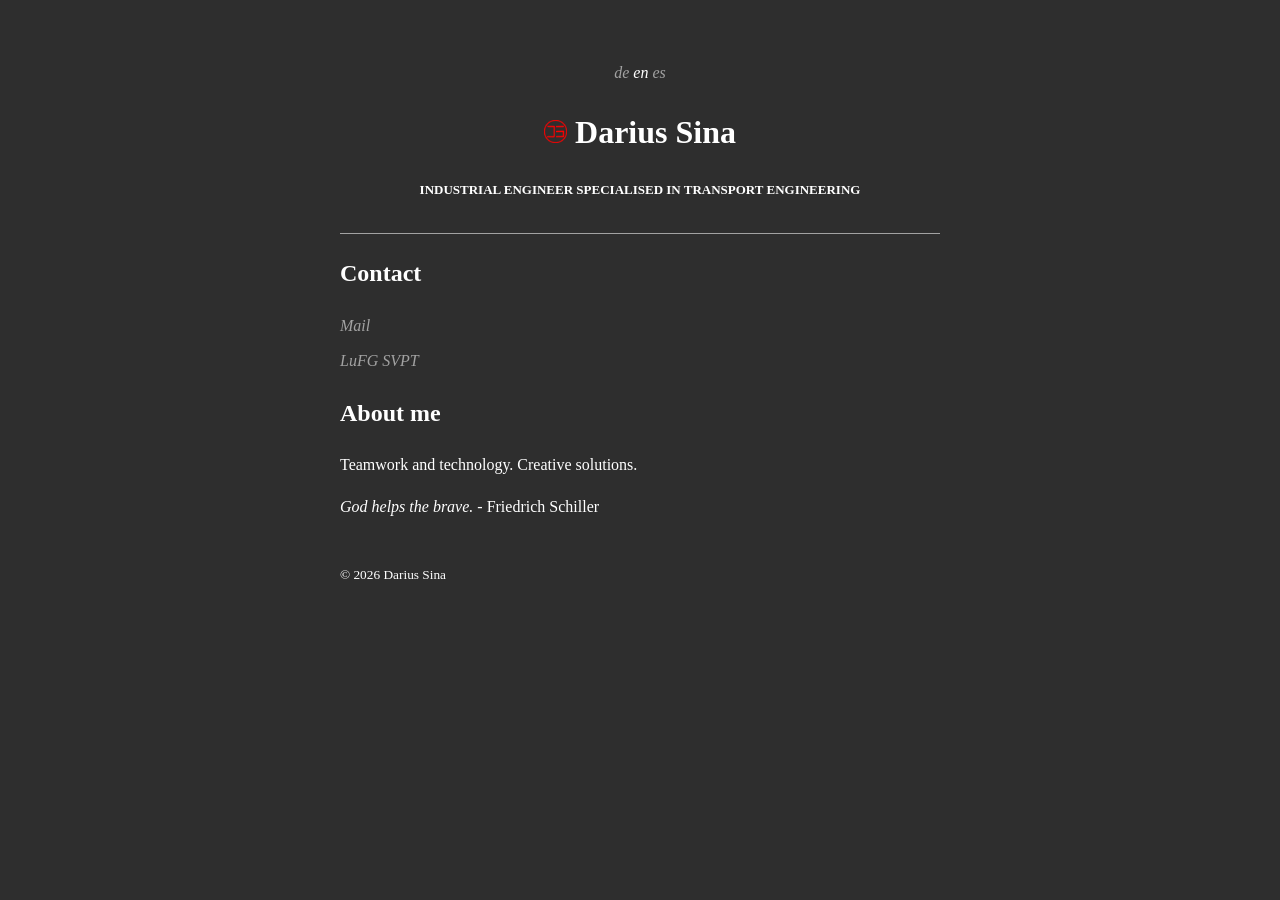
==== en/index.html @ d060bffa "Create index.html" ====
<!DOCTYPE html>
<html lang="de">
<head>
    <meta charset="UTF-8">
    <meta name="viewport" content="width=device-width, initial-scale=1.0">
    <title>Darius Sina</title>
    <link rel="icon" type="image/png" href="logo.png">
    <style>
        body { font-family: 'Avenir', serif; line-height: 1.6; max-width: 600px; margin: 40px auto; padding: 20px; color: #ffffff; background-color: #2e2e2e}
        header { text-align: center; border-bottom: 1px solid #a2a2a2; padding-bottom: 20px; font-weight: 900;}
        ul { list-style: none; padding: 0;}
        li { margin-bottom: 10px; font-size: normal;}
        a { color: #a2a2a2; text-decoration: none; font-size: normal;}
        .remark {font-size: small; color: #ffffff;}
        .subtitle {font-size: small;  text-transform: uppercase; color: #ffffff; letter-spacing: 15%;}
        .language-switch {text-align: center;}
        .language-switch a {color: #a2a2a2}
        .language-switch a.active {color: #ffffff;}
        .language-switch a:hover {text-decoration: underline;}
        .language-switch a.active {color: #ffffff; pointer-events: none;}
        .active {color: #626262;}
        a:hover {text-decoration: underline;}
        .logo {width: 23px; height: 23px; object-fit: cover;}
    </style>
</head>
<body>

    <nav class="language-switch">
        <a href="/" class="language-switch"><i>de</i></a>
        <a href="/en/" class="active"><i>en</i></a>
        <a href="/es/" class="language-switch"><i>es</i></a>
    </nav>

    <header>
        <h1><img class="logo" src="/logo.png">&nbsp;Darius Sina</h1>
        <p class="subtitle">Industrial Engineer specialised in Transport Engineering</p>
    </header>

    <main>
        <section>
            <h2>Contact</h2>
            <ul>
                <li><a class="mail" href="mailto:&#100;&#97;&#114;&#105;&#117;&#115;&#64;&#102;&#97;&#109;&#115;&#105;&#110;&#97;&#46;&#100;&#101;"><i>Mail</i></a>
                <li><a class="mail" href="https://svpt.uni-wuppertal.de/de/home/mitarbeiterinnen/studentische-wissenschaftliche-hilfskraefte/"><i>LuFG SVPT</i></a>       
            </ul>
        </section>

        

        <section>
            <h2>About me</h2>
            <p>Teamwork and technology. Creative solutions.</p>
            <p><i>God helps the brave.</i> - Friedrich Schiller</p>
        </section>
    </main>

    <br>

    <footer>
        <small>&copy; 2026 Darius Sina</small>
    </footer>

</body>
</html>
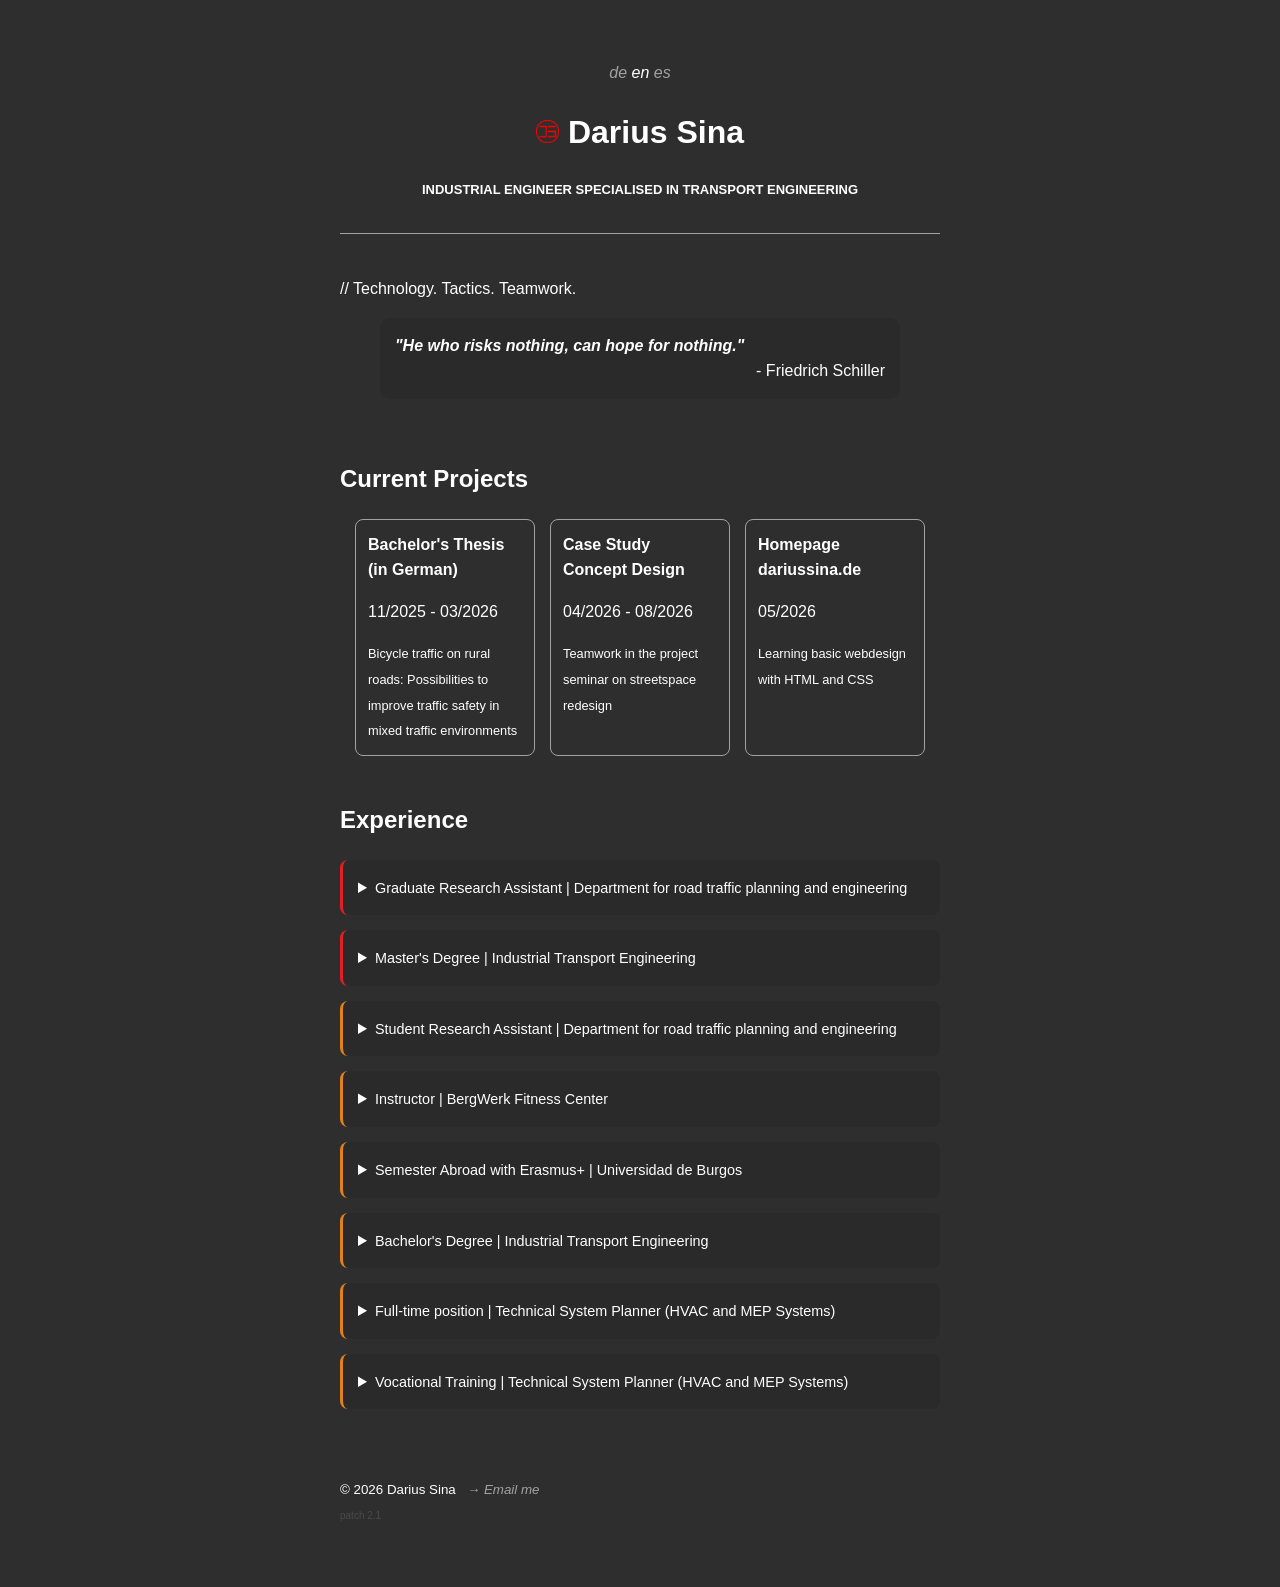
==== commit 406f96cd: "Update index.html" ====
--- a/en/index.html
+++ b/en/index.html
@@ -1,64 +1,146 @@
 <!DOCTYPE html>
-<html lang="de">
+<html lang="en">
 <head>
     <meta charset="UTF-8">
     <meta name="viewport" content="width=device-width, initial-scale=1.0">
     <title>Darius Sina</title>
-    <link rel="icon" type="image/png" href="logo.png">
-    <style>
-        body { font-family: 'Avenir', serif; line-height: 1.6; max-width: 600px; margin: 40px auto; padding: 20px; color: #ffffff; background-color: #2e2e2e}
-        header { text-align: center; border-bottom: 1px solid #a2a2a2; padding-bottom: 20px; font-weight: 900;}
-        ul { list-style: none; padding: 0;}
-        li { margin-bottom: 10px; font-size: normal;}
-        a { color: #a2a2a2; text-decoration: none; font-size: normal;}
-        .remark {font-size: small; color: #ffffff;}
-        .subtitle {font-size: small;  text-transform: uppercase; color: #ffffff; letter-spacing: 15%;}
-        .language-switch {text-align: center;}
-        .language-switch a {color: #a2a2a2}
-        .language-switch a.active {color: #ffffff;}
-        .language-switch a:hover {text-decoration: underline;}
-        .language-switch a.active {color: #ffffff; pointer-events: none;}
-        .active {color: #626262;}
-        a:hover {text-decoration: underline;}
-        .logo {width: 23px; height: 23px; object-fit: cover;}
-    </style>
+    <link rel="icon" type="image/png" href="/logo.png">
+    <link rel="stylesheet" href="/style.css">
 </head>
 <body>
-
     <nav class="language-switch">
         <a href="/" class="language-switch"><i>de</i></a>
         <a href="/en/" class="active"><i>en</i></a>
         <a href="/es/" class="language-switch"><i>es</i></a>
     </nav>
-
     <header>
         <h1><img class="logo" src="/logo.png">&nbsp;Darius Sina</h1>
         <p class="subtitle">Industrial Engineer specialised in Transport Engineering</p>
     </header>
-
     <main>
+        <br>
         <section>
-            <h2>Contact</h2>
-            <ul>
-                <li><a class="mail" href="mailto:&#100;&#97;&#114;&#105;&#117;&#115;&#64;&#102;&#97;&#109;&#115;&#105;&#110;&#97;&#46;&#100;&#101;"><i>Mail</i></a>
-                <li><a class="mail" href="https://svpt.uni-wuppertal.de/de/home/mitarbeiterinnen/studentische-wissenschaftliche-hilfskraefte/"><i>LuFG SVPT</i></a>       
-            </ul>
+            <p>// Technology. Tactics. Teamwork.</p>
+            <blockquote>
+                    <i><b>"He who risks nothing, can hope for nothing."</b></i>
+                    <span class="autor">- Friedrich Schiller</span>
+            </blockquote>
         </section>
-
-        
-
+        <br>
         <section>
-            <h2>About me</h2>
-            <p>Teamwork and technology. Creative solutions.</p>
-            <p><i>God helps the brave.</i> - Friedrich Schiller</p>
+            <h2>Current Projects</h2>
+            <span class="grid_container">
+                <article class="card">
+                    <div class="card-content">
+                        <b>Bachelor's Thesis (in German)</b>
+                        <p>11/2025 - 03/2026</p>
+                        <span class="description">Bicycle traffic on rural roads: Possibilities to improve traffic safety in mixed traffic environments</span>
+                    </div>
+                </article>
+                <article class="card">
+                    <div class="card-content">
+                        <b>Case Study Concept Design</b>
+                        <p>04/2026 - 08/2026</p>
+                        <span class="description">Teamwork in the project seminar on streetspace redesign</span>
+                    </div>
+                </article>
+                <article class="card">
+                    <div class="card-content">
+                        <b>Homepage dariussina.de</b>
+                        <p>05/2026</p>
+                        <span class="description">Learning basic webdesign with HTML and CSS</span>
+                    </div>
+                </article>
+            </span>
+        </section>
+        <br>
+        <section>
+            <h2>Experience</h2>
+            <details class="block_ongoing">
+                <summary>
+                    <span>Graduate Research Assistant | Department for road traffic planning and engineering</span><br>
+                </summary>
+                <div class="sub">
+                    <span class="part"><i>Participation in research and teaching projects in the field of road transport infrastructure and traffic safety.</i></span><br><br>
+                    <span>@ University of Wuppertal<br> since 04/2026 </span>
+                    <span class="ongoing">•</span><br>
+                    <a href="https://svpt.uni-wuppertal.de/en/team/studentische-wissenschaftliche-hilfskraefte/"><i>→ svpt.uni-wuppertal.de/en</i></a>
+                </div>
+            </details>
+            <details class="block_ongoing">
+                <summary>
+                    <span>Master's Degree | Industrial Transport Engineering</span><br>
+                </summary>
+                <div class="sub">
+                    <span class="part"><i>A combination of the fields of transportation, logistics, business and the environment.</i></span><br><br>
+                    <span>@ University of Wuppertal <br> since 04/2026 </span>
+                    <span class="ongoing">•</span><br>
+                    <a href="https://www.uni-wuppertal.de/de/studium/studiengaenge/detail/msc-verkehrswirtschaftsingenieurwesen-ein-fach-studiengaenge"><i>→ uni-wuppertal.de</i></a>
+                </div>
+            </details>
+            <details class="block">
+                <summary>
+                    <span>Student Research Assistant | Department for road traffic planning and engineering</span><br>
+                </summary>
+                <div class="sub">
+                    <span>@ University of Wuppertal <br> 10/2024 - 03/2026</span><br>
+                    <a href="https://svpt.uni-wuppertal.de/en/team/studentische-wissenschaftliche-hilfskraefte/"><i>→ svpt.uni-wuppertal.de/en</i></a>
+                </div>
+            </details>
+            <details class="block">
+                <summary>
+                    <span>Instructor | BergWerk Fitness Center</span><br>
+                </summary>
+                <div class="sub">
+                    <span>@ University of Wuppertal <br> 10/2023 - 08/2025</span><br>
+                    <a href="https://unisport.uni-wuppertal.de/de/fitnesszentrum/"><i>→ unisport.uni-wuppertal.de</i></a>
+                </div>
+            </details>
+            <details class="block">
+                <summary>
+                    <span>Semester Abroad with Erasmus+ | Universidad de Burgos</span><br>
+                </summary>
+                <div class="sub">
+                    <span>@ Burgos, Spanien <br> 02/2023 - 06/2023</span><br>
+                    <a href="https://www.ubu.es"><i>→ ubu.es</i></a>
+                </div>
+            </details>
+            <details class="block">
+                <summary>
+                    <span>Bachelor's Degree | Industrial Transport Engineering</span><br>
+                </summary>
+                <div class="sub">
+                    <span>@ University of Wuppertal <br> 09/2021 - 03/2026</span><br>
+                    <a href="https://www.uni-wuppertal.de/de/studium/studiengaenge/detail/msc-verkehrswirtschaftsingenieurwesen-ein-fach-studiengaenge"><i>→ uni-wuppertal.de</i></a>
+                </div>
+            </details>
+            <details class="block">
+                <summary>
+                    <span>Full-time position | Technical System Planner (HVAC and MEP Systems)</span><br>
+                </summary>
+                <div class="sub">
+                    <span>@ CAD-Agentur Lehmann, Langenfeld <br> 02/2021 - 08/2021</span><br>
+                    <a href="https://www.cadagentur.de"><i>→ cadagentur.de</i></a>
+                </div>
+            </details>
+            <details class="block">
+                <summary>
+                    <span>Vocational Training | Technical System Planner (HVAC and MEP Systems)</span><br>
+                </summary>
+                <div class="sub">
+                    <span>@ CAD-Agentur Lehmann, Langenfeld <br> 08/2018 - 01/2021</span><br>
+                    <a href="https://www.cadagentur.de"><i>→ cadagentur.de</i></a>
+                </div>
+            </details>
         </section>
     </main>
-
-    <br>
-
+    <br><br>
     <footer>
-        <small>&copy; 2026 Darius Sina</small>
+        <small>&copy; 2026 Darius Sina &nbsp;
+            <a class="mail" href="mailto:&#100;&#97;&#114;&#105;&#117;&#115;&#64;&#102;&#97;&#109;&#115;&#105;&#110;&#97;&#46;&#100;&#101;"><i>→ Email me&nbsp;</i></a>
+            <!-- | <a class="mail" href=""><i>→ LinkedIn</i></a> -->
+            <br><span class="version">patch 2.1</span>
+        </small>
     </footer>
-
 </body>
 </html>
--- a/style.css
+++ b/style.css
@@ -0,0 +1,31 @@
+body { font-family: 'Avenir', 'Nunito', sans-serif; line-height: 1.6; max-width: 600px; margin: 40px auto; padding: 20px; color: #ffffff; background-color: #2e2e2e}
+header { text-align: center; border-bottom: 1px solid #a2a2a2; padding-bottom: 20px; font-weight: 900;}
+ul { list-style: none; padding: 0;}
+li { margin-bottom: 10px; font-size: normal;}
+a { color: #a2a2a2; text-decoration: none; font-size: normal;}
+.remark {font-size: small; color: #ffffff;}
+.subtitle {font-size: small;  text-transform: uppercase; color: #ffffff; letter-spacing: 15%;}
+.language-switch {text-align: center;}
+.language-switch a {color: #a2a2a2}
+.language-switch a.active {color: #ffffff;}
+.language-switch a:hover {text-decoration: underline;}
+.language-switch a.active {color: #ffffff; pointer-events: none;}
+.active {color: #ffffff;}
+a:hover {text-decoration: underline; color: #d5d5d5;}
+.logo {width: 23px; height: 23px; object-fit: cover;}
+.sub {border-radius: 0px; margin-bottom: 0px; margin-top: 15px; margin-left: 30px;}
+.block_ongoing {background-color: #2a2a2a; padding: 15px; border-radius: 8px; margin-bottom: 15px; border-left: 3px solid #e31e24;}
+.block_ongoing:hover {background-color: #3a3a3a;}
+.block_ongoing span {font-size: 0.9em; /* color: #ff575d; */}
+.block {background-color: #2a2a2a; padding: 15px; border-radius: 8px; margin-bottom: 15px; border-left: 3px solid #e3801e;}
+.block:hover {background-color: #3a3a3a;}
+.block span {font-size: 0.9em; /* color: #888; */}
+.ongoing {color: #e31e24;}
+blockquote {background-color: #2a2a2a; padding: 15px; border-radius: 10px; color: #ffffff;}
+.autor {text-align: right; display: block;}
+.grid_container {display: grid; gap: 15px; margin-left: 15px; margin-right: 15px; grid-template-columns: repeat(auto-fit, minmax(100px, 1fr));}
+.card  {border: 1px solid #a2a2a2; border-radius: 8px; display: flex; flex-direction: column;}
+.card-content {padding: 12px;}
+.description {font-size: 0.8em; hyphens: auto;}
+.part {text-align: justify; hyphens: auto; text-align-last: center;}
+.version {font-size: x-small; color: #4a4a4a;}
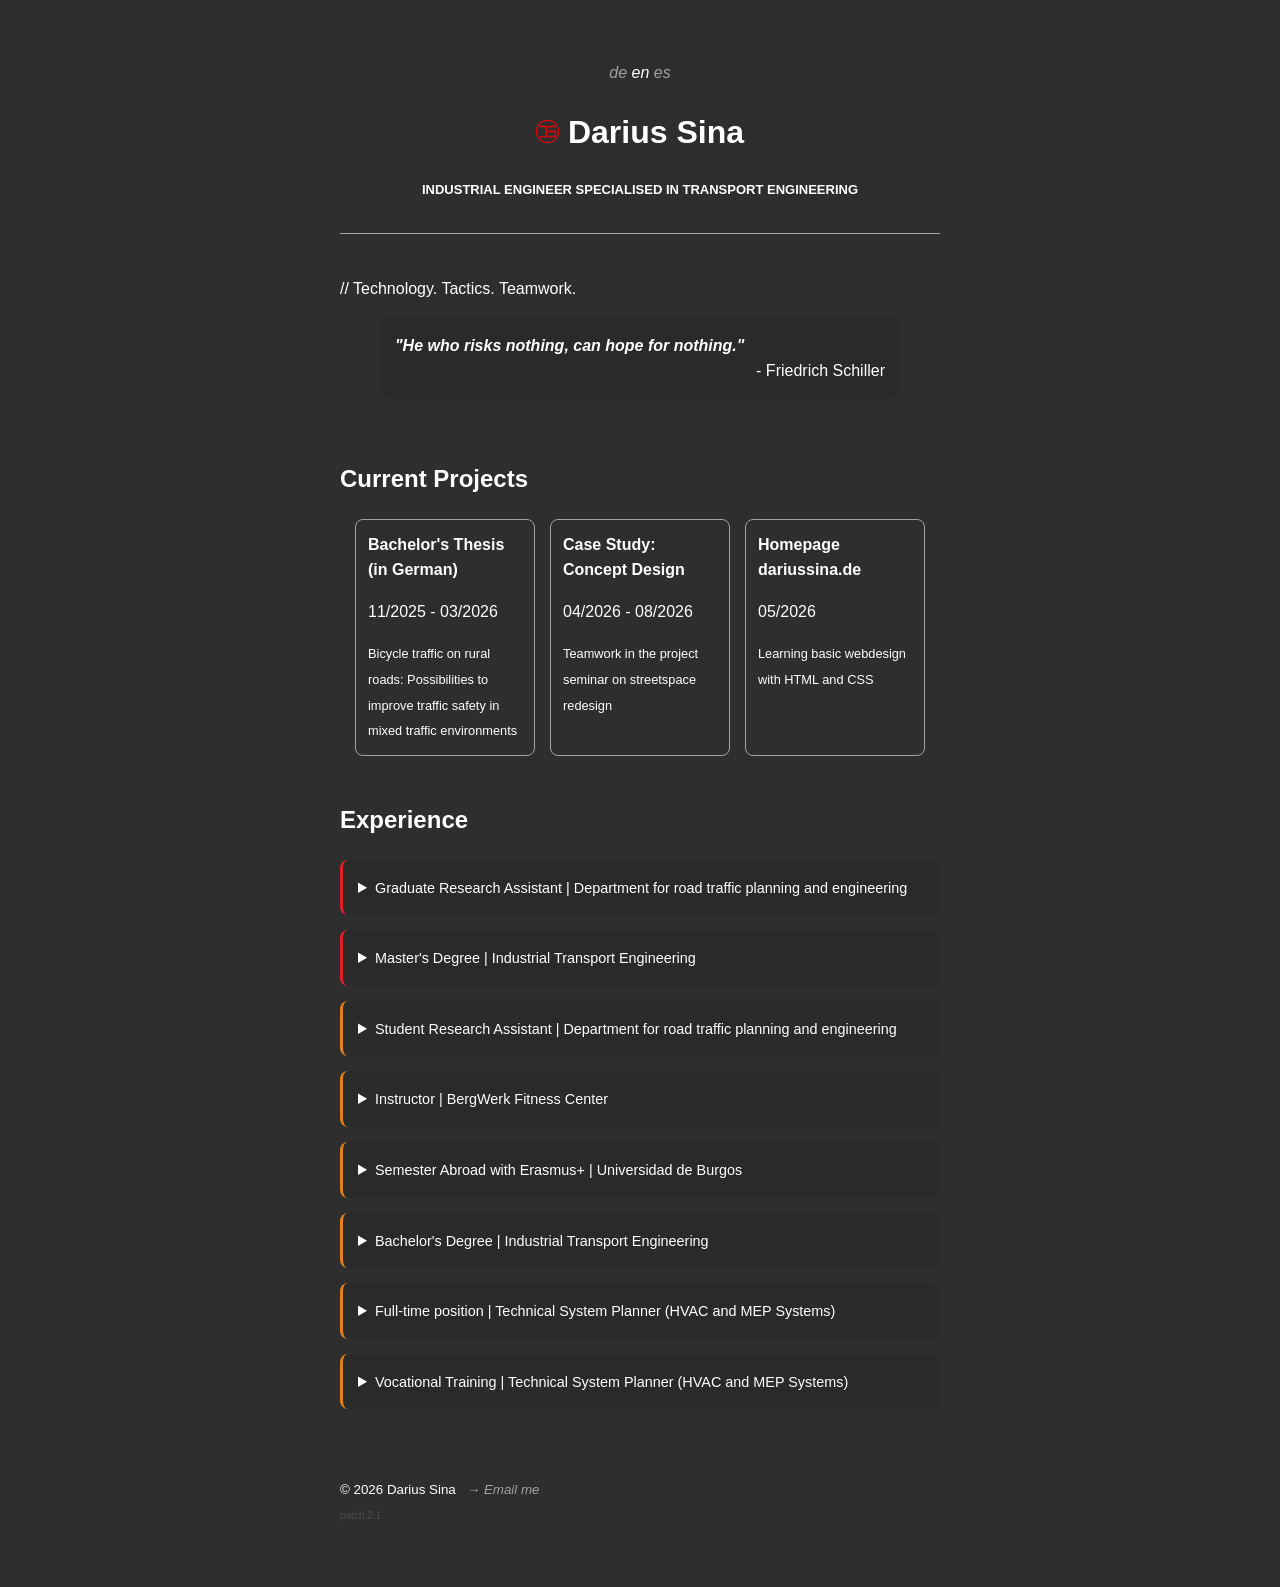
==== commit fcf21305: "Update index.html" ====
--- a/en/index.html
+++ b/en/index.html
@@ -39,7 +39,7 @@
                 </article>
                 <article class="card">
                     <div class="card-content">
-                        <b>Case Study Concept Design</b>
+                        <b>Case Study: Concept Design</b>
                         <p>04/2026 - 08/2026</p>
                         <span class="description">Teamwork in the project seminar on streetspace redesign</span>
                     </div>
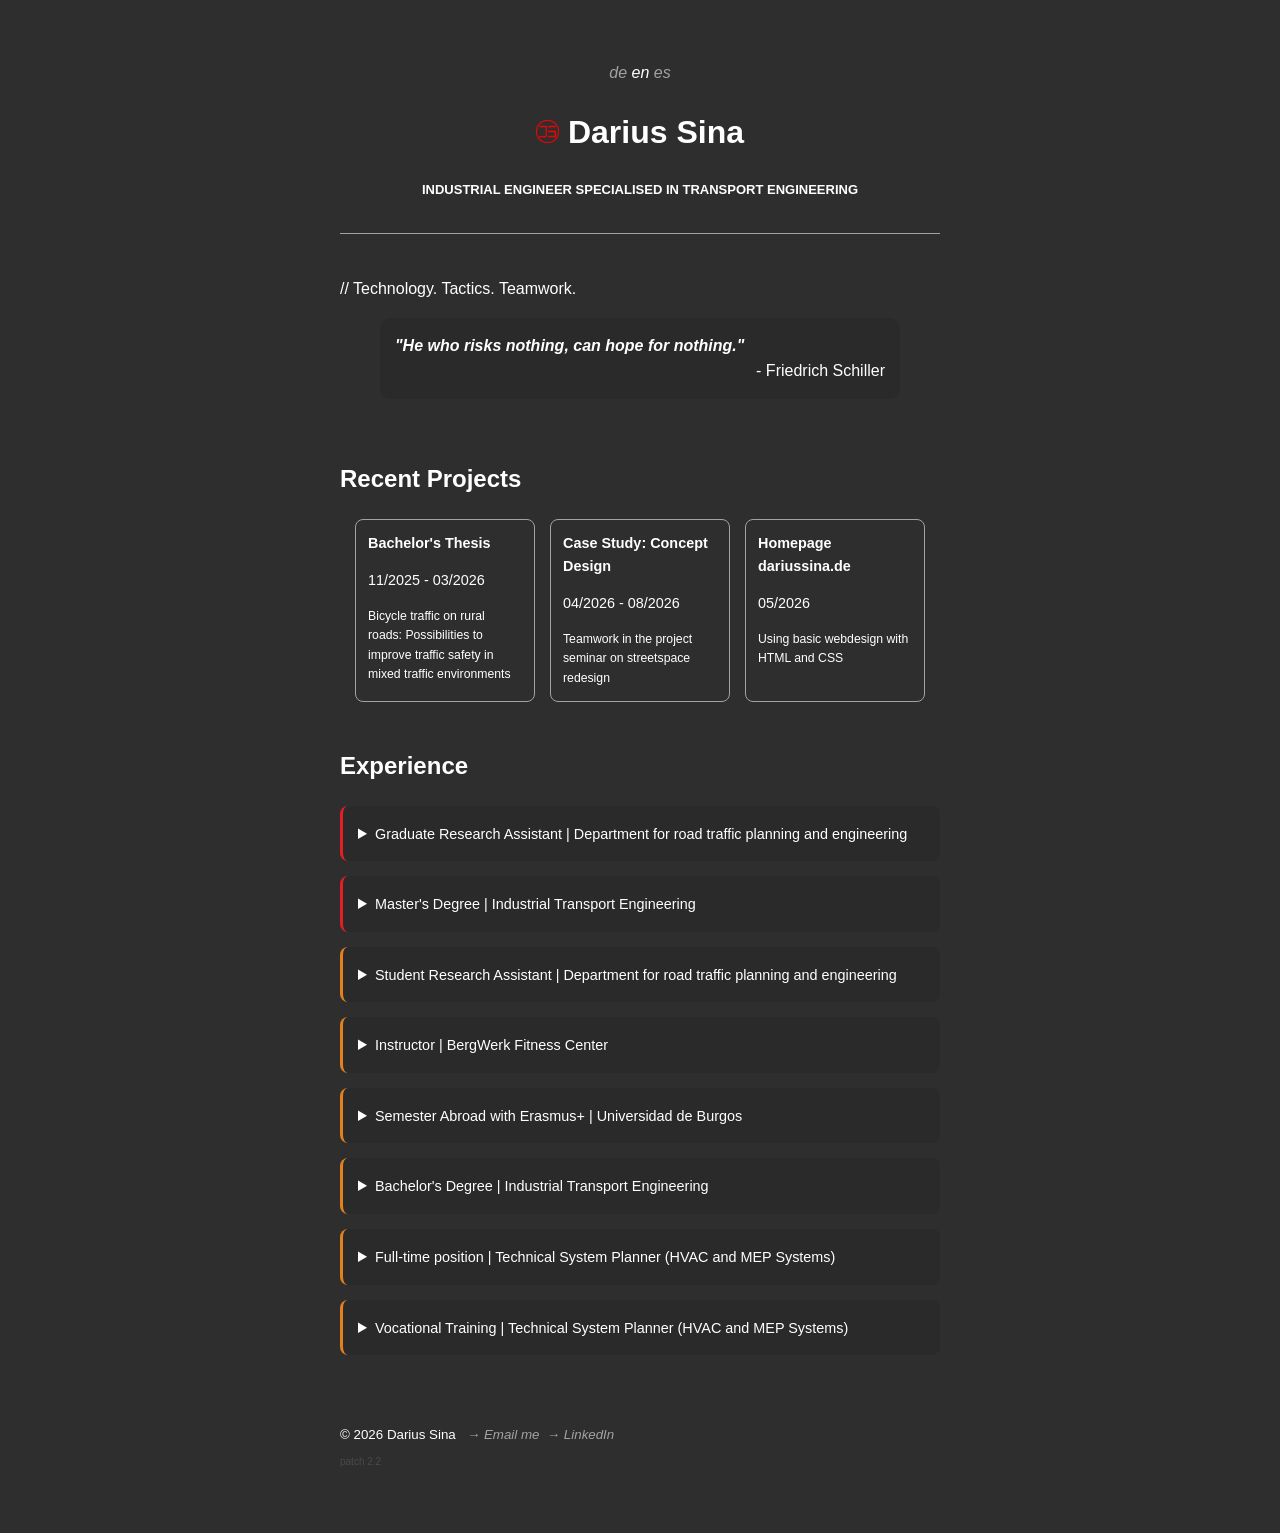
==== commit 9dcbf6cc: "Update index.html" ====
--- a/en/index.html
+++ b/en/index.html
@@ -28,11 +28,11 @@
         </section>
         <br>
         <section>
-            <h2>Current Projects</h2>
+            <h2>Recent Projects</h2>
             <span class="grid_container">
                 <article class="card">
                     <div class="card-content">
-                        <b>Bachelor's Thesis (in German)</b>
+                        <b>Bachelor's Thesis</b>
                         <p>11/2025 - 03/2026</p>
                         <span class="description">Bicycle traffic on rural roads: Possibilities to improve traffic safety in mixed traffic environments</span>
                     </div>
@@ -46,9 +46,9 @@
                 </article>
                 <article class="card">
                     <div class="card-content">
-                        <b>Homepage dariussina.de</b>
+                        <b>Homepage <br>dariussina.de</b>
                         <p>05/2026</p>
-                        <span class="description">Learning basic webdesign with HTML and CSS</span>
+                        <span class="description">Using basic webdesign with HTML and CSS</span>
                     </div>
                 </article>
             </span>
@@ -138,8 +138,8 @@
     <footer>
         <small>&copy; 2026 Darius Sina &nbsp;
             <a class="mail" href="mailto:&#100;&#97;&#114;&#105;&#117;&#115;&#64;&#102;&#97;&#109;&#115;&#105;&#110;&#97;&#46;&#100;&#101;"><i>→ Email me&nbsp;</i></a>
-            <!-- | <a class="mail" href=""><i>→ LinkedIn</i></a> -->
-            <br><span class="version">patch 2.1</span>
+            <a class="mail" href="https://linkedin.com/in/dariussina"><i>→ LinkedIn</i></a>
+            <br><span class="version">patch 2.2</span>
         </small>
     </footer>
 </body>
--- a/style.css
+++ b/style.css
@@ -13,7 +13,7 @@
 .active {color: #ffffff;}
 a:hover {text-decoration: underline; color: #d5d5d5;}
 .logo {width: 23px; height: 23px; object-fit: cover;}
-.sub {border-radius: 0px; margin-bottom: 0px; margin-top: 15px; margin-left: 30px;}
+.sub {border-radius: 0px; margin-bottom: 0px; margin-top: 15px; margin-left: 30px; font-size: 90%;}
 .block_ongoing {background-color: #2a2a2a; padding: 15px; border-radius: 8px; margin-bottom: 15px; border-left: 3px solid #e31e24;}
 .block_ongoing:hover {background-color: #3a3a3a;}
 .block_ongoing span {font-size: 0.9em; /* color: #ff575d; */}
@@ -24,8 +24,8 @@
 blockquote {background-color: #2a2a2a; padding: 15px; border-radius: 10px; color: #ffffff;}
 .autor {text-align: right; display: block;}
 .grid_container {display: grid; gap: 15px; margin-left: 15px; margin-right: 15px; grid-template-columns: repeat(auto-fit, minmax(100px, 1fr));}
-.card  {border: 1px solid #a2a2a2; border-radius: 8px; display: flex; flex-direction: column;}
-.card-content {padding: 12px;}
-.description {font-size: 0.8em; hyphens: auto;}
+.card  {border: 1px solid #a2a2a2; border-radius: 8px; display: flex; flex-direction: column; hyphens: auto; }
+.card-content {padding: 12px; hyphens: auto; font-size: 90%;}
+.description {font-size: 0.85em; hyphens: auto; text-align: left; display: inline-block;}
 .part {text-align: justify; hyphens: auto; text-align-last: center;}
-.version {font-size: x-small; color: #4a4a4a;}+.version {font-size: x-small; color: #4a4a4a;}
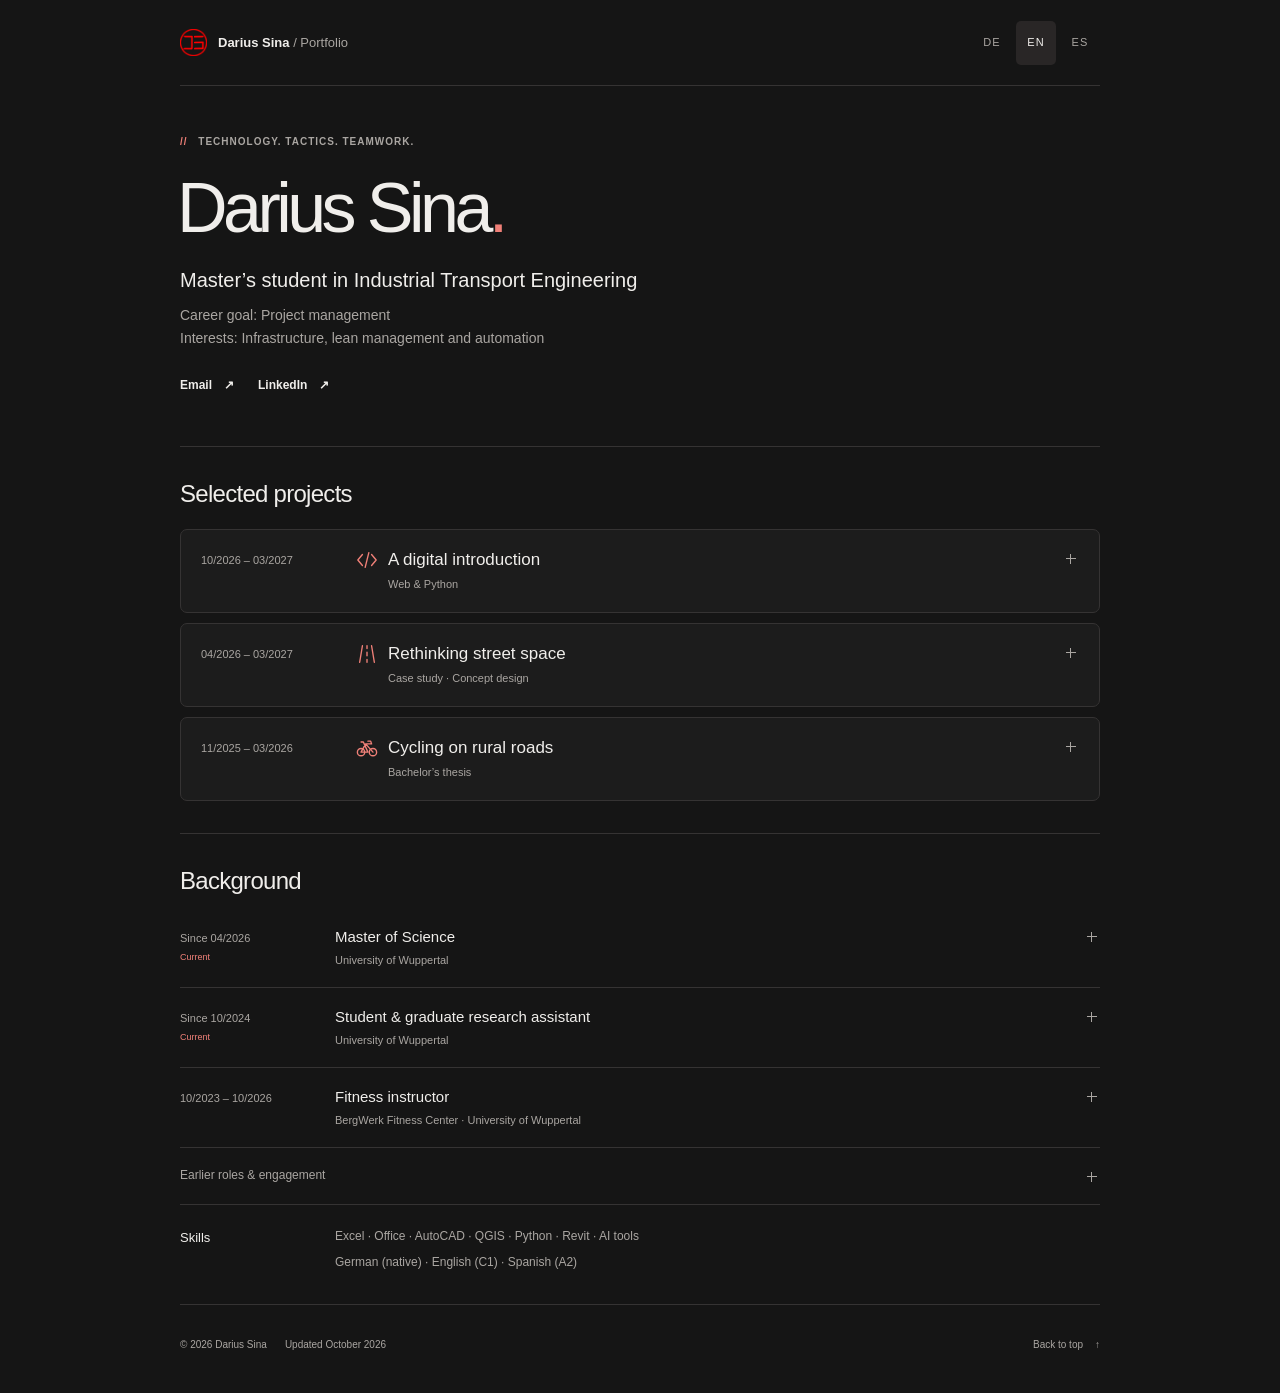
==== commit a5b966c5: "Website aktualisiert" ====
--- a/en/index.html
+++ b/en/index.html
@@ -2,145 +2,82 @@
 <html lang="en">
 <head>
     <meta charset="UTF-8">
-    <meta name="viewport" content="width=device-width, initial-scale=1.0">
-    <title>Darius Sina</title>
-    <link rel="icon" type="image/png" href="/logo.png">
-    <link rel="stylesheet" href="/style.css">
+    <meta name="viewport" content="width=device-width, initial-scale=1">
+    <meta name="color-scheme" content="dark">
+    <meta name="theme-color" content="#151515">
+    <meta name="description" content="Darius Sina – Master’s student in Industrial Transport Engineering, aspiring to a career in project management. Interests: infrastructure projects and automation.">
+    <title>Darius Sina · Portfolio</title>
+    <link rel="icon" type="image/png" href="../logo.png">
+    <link rel="stylesheet" href="../style.css?v=20261028-clean">
+    <link rel="alternate" hreflang="de" href="../index.html">
+    <link rel="alternate" hreflang="en" href="../en/index.html">
+    <link rel="alternate" hreflang="es" href="../es/index.html">
+    <script src="../contact.js?v=20261028-clean" defer></script>
 </head>
-<body>
-    <nav class="language-switch">
-        <a href="/" class="language-switch"><i>de</i></a>
-        <a href="/en/" class="active"><i>en</i></a>
-        <a href="/es/" class="language-switch"><i>es</i></a>
-    </nav>
-    <header>
-        <h1><img class="logo" src="/logo.png">&nbsp;Darius Sina</h1>
-        <p class="subtitle">Industrial Engineer specialised in Transport Engineering</p>
+<body id="top">
+  <a class="skip-link" href="#main">Skip to content</a>
+  <div class="page-shell">
+    <header class="site-header">
+      <a class="brand" href="../en/index.html" aria-label="Darius Sina · Home"><img src="../logo.png" width="30" height="30" alt=""><span>Darius Sina<span class="brand-detail"> / Portfolio</span></span></a>
+      <nav class="language-switch" aria-label="Choose language"><a href="../index.html" lang="de" hreflang="de" aria-label="Deutsch">DE</a><a href="../en/index.html" lang="en" hreflang="en" aria-label="English" aria-current="page">EN</a><a href="../es/index.html" lang="es" hreflang="es" aria-label="Español">ES</a></nav>
     </header>
-    <main>
-        <br>
-        <section>
-            <p>// Technology. Tactics. Teamwork.</p>
-            <blockquote>
-                    <i><b>"He who risks nothing, can hope for nothing."</b></i>
-                    <span class="autor">- Friedrich Schiller</span>
-            </blockquote>
-        </section>
-        <br>
-        <section>
-            <h2>Recent Projects</h2>
-            <span class="grid_container">
-                <article class="card">
-                    <div class="card-content">
-                        <b>Bachelor's Thesis</b>
-                        <p>11/2025 - 03/2026</p>
-                        <span class="description">Bicycle traffic on rural roads: Possibilities to improve traffic safety in mixed traffic environments</span>
-                    </div>
-                </article>
-                <article class="card">
-                    <div class="card-content">
-                        <b>Case Study: Concept Design</b>
-                        <p>04/2026 - 08/2026</p>
-                        <span class="description">Teamwork in the project seminar on streetspace redesign</span>
-                    </div>
-                </article>
-                <article class="card">
-                    <div class="card-content">
-                        <b>Homepage <br>dariussina.de</b>
-                        <p>05/2026</p>
-                        <span class="description">Using basic webdesign with HTML and CSS</span>
-                    </div>
-                </article>
-            </span>
-        </section>
-        <br>
-        <section>
-            <h2>Experience</h2>
-            <details class="block_ongoing">
-                <summary>
-                    <span>Graduate Research Assistant | Department for road traffic planning and engineering</span><br>
-                </summary>
-                <div class="sub">
-                    <span class="part"><i>Participation in research and teaching projects in the field of road transport infrastructure and traffic safety.</i></span><br><br>
-                    <span>@ University of Wuppertal<br> since 04/2026 </span>
-                    <span class="ongoing">•</span><br>
-                    <a href="https://svpt.uni-wuppertal.de/en/team/studentische-wissenschaftliche-hilfskraefte/"><i>→ svpt.uni-wuppertal.de/en</i></a>
-                </div>
-            </details>
-            <details class="block_ongoing">
-                <summary>
-                    <span>Master's Degree | Industrial Transport Engineering</span><br>
-                </summary>
-                <div class="sub">
-                    <span class="part"><i>A combination of the fields of transportation, logistics, business and the environment.</i></span><br><br>
-                    <span>@ University of Wuppertal <br> since 04/2026 </span>
-                    <span class="ongoing">•</span><br>
-                    <a href="https://www.uni-wuppertal.de/de/studium/studiengaenge/detail/msc-verkehrswirtschaftsingenieurwesen-ein-fach-studiengaenge"><i>→ uni-wuppertal.de</i></a>
-                </div>
-            </details>
-            <details class="block">
-                <summary>
-                    <span>Student Research Assistant | Department for road traffic planning and engineering</span><br>
-                </summary>
-                <div class="sub">
-                    <span>@ University of Wuppertal <br> 10/2024 - 03/2026</span><br>
-                    <a href="https://svpt.uni-wuppertal.de/en/team/studentische-wissenschaftliche-hilfskraefte/"><i>→ svpt.uni-wuppertal.de/en</i></a>
-                </div>
-            </details>
-            <details class="block">
-                <summary>
-                    <span>Instructor | BergWerk Fitness Center</span><br>
-                </summary>
-                <div class="sub">
-                    <span>@ University of Wuppertal <br> 10/2023 - 08/2025</span><br>
-                    <a href="https://unisport.uni-wuppertal.de/de/fitnesszentrum/"><i>→ unisport.uni-wuppertal.de</i></a>
-                </div>
-            </details>
-            <details class="block">
-                <summary>
-                    <span>Semester Abroad with Erasmus+ | Universidad de Burgos</span><br>
-                </summary>
-                <div class="sub">
-                    <span>@ Burgos, Spanien <br> 02/2023 - 06/2023</span><br>
-                    <a href="https://www.ubu.es"><i>→ ubu.es</i></a>
-                </div>
-            </details>
-            <details class="block">
-                <summary>
-                    <span>Bachelor's Degree | Industrial Transport Engineering</span><br>
-                </summary>
-                <div class="sub">
-                    <span>@ University of Wuppertal <br> 09/2021 - 03/2026</span><br>
-                    <a href="https://www.uni-wuppertal.de/de/studium/studiengaenge/detail/msc-verkehrswirtschaftsingenieurwesen-ein-fach-studiengaenge"><i>→ uni-wuppertal.de</i></a>
-                </div>
-            </details>
-            <details class="block">
-                <summary>
-                    <span>Full-time position | Technical System Planner (HVAC and MEP Systems)</span><br>
-                </summary>
-                <div class="sub">
-                    <span>@ CAD-Agentur Lehmann, Langenfeld <br> 02/2021 - 08/2021</span><br>
-                    <a href="https://www.cadagentur.de"><i>→ cadagentur.de</i></a>
-                </div>
-            </details>
-            <details class="block">
-                <summary>
-                    <span>Vocational Training | Technical System Planner (HVAC and MEP Systems)</span><br>
-                </summary>
-                <div class="sub">
-                    <span>@ CAD-Agentur Lehmann, Langenfeld <br> 08/2018 - 01/2021</span><br>
-                    <a href="https://www.cadagentur.de"><i>→ cadagentur.de</i></a>
-                </div>
-            </details>
-        </section>
+    <main id="main">
+      <section class="hero" aria-labelledby="hero-title">
+          <p class="eyebrow hero-eyebrow"><span aria-hidden="true">//</span> Technology. Tactics. Teamwork.</p>
+          <h1 id="hero-title">Darius Sina<span class="accent">.</span></h1>
+          <p class="hero-role">Master’s student in Industrial Transport Engineering</p>
+          <p class="hero-intro">Career goal: Project management<br>Interests: Infrastructure, lean management and automation</p>
+          <div class="hero-actions"><button type="button" class="text-link email-reveal" data-label="Write an email" hidden>Email <span aria-hidden="true">↗</span></button><a class="text-link" href="https://linkedin.com/in/dariussina">LinkedIn <span aria-hidden="true">↗</span></a></div><noscript><p class="contact-note">Please enable JavaScript for the email link, or find me on LinkedIn.</p></noscript>
+      </section>
+      <section class="section" id="projects" aria-labelledby="projects-title">
+        <h2 id="projects-title">Selected projects</h2>
+        <div class="project-list"><details class="project-entry">
+          <summary><span class="entry-meta">10/2026 – 03/2027</span><span class="entry-heading"><span class="entry-title"><svg class="project-icon" viewBox="0 0 24 24" width="22" height="22" aria-hidden="true" focusable="false"><path d="m7 6-5 6 5 6M17 6l5 6-5 6M14 4l-4 16"/></svg><span>A digital introduction</span></span><span class="entry-org">Web & Python</span></span></summary>
+          <div class="entry-description"><p>Implementing supply chain optimisation methods in Python to complement a university course. Alongside this: web design with HTML and CSS.</p><p class="project-tag">Python / HTML / CSS</p></div>
+        </details>
+<details class="project-entry">
+          <summary><span class="entry-meta">04/2026 – 03/2027</span><span class="entry-heading"><span class="entry-title"><svg class="project-icon" viewBox="0 0 24 24" width="22" height="22" aria-hidden="true" focusable="false"><path d="M7 3 4 21M17 3l3 18M12 3v3m0 4v4m0 4v3"/></svg><span>Rethinking street space</span></span><span class="entry-org">Case study · Concept design</span></span></summary>
+          <div class="entry-description"><p>Practical street design in a team, applying infrastructure planning to a real situation. Further knowledge of street design gained through the course “Planung von Stadtstraßen” (Urban Street Planning).</p><p class="project-tag">Transport planning</p></div>
+        </details>
+<details class="project-entry">
+          <summary><span class="entry-meta">11/2025 – 03/2026</span><span class="entry-heading"><span class="entry-title"><svg class="project-icon" viewBox="0 0 24 24" width="22" height="22" aria-hidden="true" focusable="false"><circle cx="5.5" cy="16.5" r="4"/><circle cx="18.5" cy="16.5" r="4"/><path d="m5.5 16.5 5-9 8 9M5.5 16.5H13l-5-11H5.5M10.5 7.5H17l-1-3h-3"/></svg><span>Cycling on rural roads</span></span><span class="entry-org">Bachelor’s thesis</span></span></summary>
+          <div class="entry-description"><p>An introduction to academic research on cycling safety on rural roads.</p><p class="project-tag">Thesis grade 1.0 · German scale</p></div>
+        </details></div>
+      </section>
+      <section class="section" id="background" aria-labelledby="background-title">
+        <h2 id="background-title">Background</h2>
+        <div class="timeline"><details class="timeline-entry">
+          <summary><span class="entry-meta">Since 04/2026<span class="current">Current</span></span><span class="entry-heading"><span class="entry-title">Master of Science</span><span class="entry-org">University of Wuppertal</span></span></summary>
+          <div class="entry-description"><p>Industrial Transport Engineering. A combination of the fields of transportation, logistics, business and the environment.</p></div>
+        </details>
+<details class="timeline-entry">
+          <summary><span class="entry-meta">Since 10/2024<span class="current">Current</span></span><span class="entry-heading"><span class="entry-title">Student &amp; graduate research assistant</span><span class="entry-org">University of Wuppertal</span></span></summary>
+          <div class="entry-description"><p>Department of Road Traffic Planning and Engineering. Participation in research and teaching projects, with analysis and preparation of transport and infrastructure data.</p></div>
+        </details>
+<details class="timeline-entry">
+          <summary><span class="entry-meta">10/2023 – 10/2026</span><span class="entry-heading"><span class="entry-title">Fitness instructor</span><span class="entry-org">BergWerk Fitness Center · University of Wuppertal</span></span></summary>
+          <div class="entry-description"><p>Introducing participants to fitness equipment and supporting their training.</p></div>
+        </details></div>
+        <details class="more-stations"><summary><span>Earlier roles & engagement</span></summary><div class="timeline"><details class="timeline-entry">
+          <summary><span class="entry-meta">10/2021 – 03/2026</span><span class="entry-heading"><span class="entry-title">Bachelor of Science</span><span class="entry-org">University of Wuppertal</span></span></summary>
+          <div class="entry-description"><p>Industrial Transport Engineering. Overall grade: 2.2; thesis: 1.0 (German grading scale). Five-month Erasmus+ semester at Universidad de Burgos in Spain.</p></div>
+        </details>
+<details class="timeline-entry">
+          <summary><span class="entry-meta">04/2024 – 10/2024</span><span class="entry-heading"><span class="entry-title">International Students Team</span><span class="entry-org">University of Wuppertal</span></span></summary>
+          <div class="entry-description"><p>Supporting international students and organising events.</p></div>
+        </details>
+<details class="timeline-entry">
+          <summary><span class="entry-meta">01/2021 – 06/2021</span><span class="entry-heading"><span class="entry-title">Employment · Technical System Planner · HVAC and MEP Systems</span><span class="entry-org">CAD-Agentur Lehmann · Langenfeld</span></span></summary>
+          <div class="entry-description"><p>Teamwork on large-scale building services planning projects and involvement in BIM coordination.</p></div>
+        </details>
+<details class="timeline-entry">
+          <summary><span class="entry-meta">08/2018 – 01/2021</span><span class="entry-heading"><span class="entry-title">Vocational training · Technical System Planner · HVAC and MEP Systems</span><span class="entry-org">CAD-Agentur Lehmann · Langenfeld</span></span></summary>
+          <div class="entry-description"><p>Vocational training in building services systems, accelerated to 2.5 years. Final grade: very good; highest-performing graduate in the year group in North Rhine-Westphalia. Three-week construction site internship at Clima Colonia in Cologne.</p></div>
+        </details></div></details>
+        <div class="compact-skills"><h3>Skills</h3><p>Excel · Office · AutoCAD · QGIS · Python · Revit · AI tools</p><p>German (native) · English (C1) · Spanish (A2)</p></div>
+      </section>
     </main>
-    <br><br>
-    <footer>
-        <small>&copy; 2026 Darius Sina &nbsp;
-            <a class="mail" href="mailto:&#100;&#97;&#114;&#105;&#117;&#115;&#64;&#102;&#97;&#109;&#115;&#105;&#110;&#97;&#46;&#100;&#101;"><i>→ Email me&nbsp;</i></a>
-            <a class="mail" href="https://linkedin.com/in/dariussina"><i>→ LinkedIn</i></a>
-            <br><span class="version">patch 2.2</span>
-        </small>
-    </footer>
+    <footer class="site-footer"><p>© 2026 Darius Sina<span>Updated October 2026</span></p><a href="#top">Back to top <span aria-hidden="true">↑</span></a></footer>
+  </div>
 </body>
 </html>
--- a/style.css
+++ b/style.css
@@ -1,31 +1,95 @@
-body { font-family: 'Avenir', 'Nunito', sans-serif; line-height: 1.6; max-width: 600px; margin: 40px auto; padding: 20px; color: #ffffff; background-color: #2e2e2e}
-header { text-align: center; border-bottom: 1px solid #a2a2a2; padding-bottom: 20px; font-weight: 900;}
-ul { list-style: none; padding: 0;}
-li { margin-bottom: 10px; font-size: normal;}
-a { color: #a2a2a2; text-decoration: none; font-size: normal;}
-.remark {font-size: small; color: #ffffff;}
-.subtitle {font-size: small;  text-transform: uppercase; color: #ffffff; letter-spacing: 15%;}
-.language-switch {text-align: center;}
-.language-switch a {color: #a2a2a2}
-.language-switch a.active {color: #ffffff;}
-.language-switch a:hover {text-decoration: underline;}
-.language-switch a.active {color: #ffffff; pointer-events: none;}
-.active {color: #ffffff;}
-a:hover {text-decoration: underline; color: #d5d5d5;}
-.logo {width: 23px; height: 23px; object-fit: cover;}
-.sub {border-radius: 0px; margin-bottom: 0px; margin-top: 15px; margin-left: 30px; font-size: 90%;}
-.block_ongoing {background-color: #2a2a2a; padding: 15px; border-radius: 8px; margin-bottom: 15px; border-left: 3px solid #e31e24;}
-.block_ongoing:hover {background-color: #3a3a3a;}
-.block_ongoing span {font-size: 0.9em; /* color: #ff575d; */}
-.block {background-color: #2a2a2a; padding: 15px; border-radius: 8px; margin-bottom: 15px; border-left: 3px solid #e3801e;}
-.block:hover {background-color: #3a3a3a;}
-.block span {font-size: 0.9em; /* color: #888; */}
-.ongoing {color: #e31e24;}
-blockquote {background-color: #2a2a2a; padding: 15px; border-radius: 10px; color: #ffffff;}
-.autor {text-align: right; display: block;}
-.grid_container {display: grid; gap: 15px; margin-left: 15px; margin-right: 15px; grid-template-columns: repeat(auto-fit, minmax(100px, 1fr));}
-.card  {border: 1px solid #a2a2a2; border-radius: 8px; display: flex; flex-direction: column; hyphens: auto; }
-.card-content {padding: 12px; hyphens: auto; font-size: 90%;}
-.description {font-size: 0.85em; hyphens: auto; text-align: left; display: inline-block;}
-.part {text-align: justify; hyphens: auto; text-align-last: center;}
-.version {font-size: x-small; color: #4a4a4a;}
+:root{color-scheme:dark;--bg:#151515;--surface:#1c1c1c;--text:#f0eeeb;--muted:#aaa6a2;--line:#353333;--accent:#f08078}
+*{box-sizing:border-box}
+html{scroll-behavior:smooth;scroll-padding-top:24px}
+body{margin:0;background:var(--bg);color:var(--text);font:15px/1.65 'Avenir Next',Avenir,'Segoe UI',sans-serif;-webkit-font-smoothing:antialiased}
+a{color:inherit;text-decoration:none}
+a:hover,summary:hover .entry-title,button:hover{color:var(--accent)}
+a:focus-visible,button:focus-visible,summary:focus-visible{outline:2px solid var(--accent);outline-offset:5px;border-radius:3px}
+button{font:inherit;color:inherit;cursor:pointer}
+button[hidden]{display:none}
+p,h1,h2,h3{margin:0}
+h1,h2,h3{line-height:1.25}
+::selection{background:var(--accent);color:var(--bg)}
+.page-shell{width:min(920px,calc(100% - 64px));margin-inline:auto}
+.skip-link{position:fixed;top:12px;left:12px;padding:10px 16px;background:var(--text);color:var(--bg);transform:translateY(-200%);z-index:5}
+.skip-link:focus{transform:translateY(0)}
+.site-header{display:flex;align-items:center;justify-content:space-between;gap:20px;min-height:86px;border-bottom:1px solid var(--line)}
+.brand{display:inline-flex;align-items:center;gap:11px;font-size:13px;font-weight:600}
+.brand img{width:27px;height:27px}
+.brand-detail{color:var(--muted);font-weight:400}
+.language-switch{display:flex;gap:4px}
+.language-switch a{display:grid;place-items:center;min-width:40px;min-height:44px;font-size:11px;letter-spacing:.1em;color:var(--muted);border-radius:5px}
+.language-switch a:hover,.language-switch [aria-current=page]{color:var(--text);background:#292626}
+.hero{padding:48px 0 38px;max-width:720px}
+.eyebrow{font-size:10px;font-weight:600;letter-spacing:.1em;text-transform:uppercase;line-height:1.6}
+.hero-eyebrow{color:var(--muted);margin-bottom:15px}
+.hero-eyebrow>span{color:var(--accent);margin-right:7px}
+h1{font-size:clamp(48px,7vw,70px);font-weight:500;letter-spacing:-.065em;margin-left:-3px}
+.accent{color:var(--accent)}
+.hero-role{font-size:20px;line-height:1.4;margin:13px 0 10px;hyphens:auto;overflow-wrap:anywhere}
+.hero-intro{color:var(--muted);font-size:14px;max-width:62ch}
+.hero-actions{display:flex;flex-wrap:wrap;gap:24px;margin-top:14px;font-size:12px;font-weight:600}
+.text-link,.site-footer a{display:inline-flex;align-items:center;gap:12px;min-height:44px}
+.text-link{padding:0;background:none;border:0}
+.contact-note{color:var(--muted);font-size:12px;margin-top:10px}
+.section{padding:32px 0;border-top:1px solid var(--line)}
+h2{font-size:24px;font-weight:500;letter-spacing:-.03em}
+.timeline{margin-top:12px}
+.timeline-entry{border-bottom:1px solid var(--line)}
+.timeline-entry:last-child{border-bottom:0}
+summary{list-style:none;cursor:pointer;display:grid;grid-template-columns:135px minmax(0,1fr) 14px;gap:20px;padding:18px 0;align-items:start}
+summary::-webkit-details-marker{display:none}
+summary::marker{content:''}
+.entry-meta{color:var(--muted);font-size:11px;padding-top:3px;font-variant-numeric:tabular-nums}
+.current{color:var(--accent);font-size:9px;display:block;margin-top:3px}
+.entry-title{display:block;font-size:15px;line-height:1.4;font-weight:500}
+.entry-org{display:block;font-size:11px;color:var(--muted);margin-top:4px}
+.entry-description{padding:0 34px 20px 155px;font-size:13px;color:var(--muted)}
+.more-stations{border-top:1px solid var(--line)}
+.more-stations>summary{grid-template-columns:1fr 14px;font-size:12px;color:var(--muted);min-height:48px}
+.more-stations>.timeline{margin:0 0 12px}
+.compact-skills{padding-top:22px;border-top:1px solid var(--line);display:grid;grid-template-columns:135px 1fr;column-gap:20px;row-gap:6px}
+.compact-skills h3{font-size:13px;font-weight:500;grid-row:1 / 3;padding-top:3px}
+.compact-skills p{font-size:12px;color:var(--muted)}
+.site-footer{display:flex;align-items:center;justify-content:space-between;gap:18px;border-top:1px solid var(--line);padding:18px 0 26px;color:var(--muted);font-size:10px}
+.site-footer p>span{margin-left:18px}
+.project-list{margin-top:20px;display:grid;gap:10px}
+.project-entry{border:1px solid var(--line);border-radius:7px;background:var(--surface)}
+.project-entry>summary{padding:18px 20px}
+.project-entry .entry-title{font-size:17px;display:flex;align-items:flex-start;gap:10px}
+.project-entry>.entry-description{padding:0 54px 20px 175px}
+.project-tag{margin-top:12px;color:#d6b9b5;font-size:11px}
+.project-icon{flex:0 0 22px;margin-top:1px;color:var(--accent);fill:none;stroke:currentColor;stroke-width:1.5;stroke-linecap:round;stroke-linejoin:round}
+.project-entry .entry-org{margin-left:32px}
+summary::after{content:"";width:12px;height:12px;margin-top:5px;background:linear-gradient(var(--muted),var(--muted)) 1px 5px/10px 1px no-repeat,linear-gradient(var(--muted),var(--muted)) 5px 1px/1px 10px no-repeat}
+details[open]>summary::after{background-size:10px 1px,0 0}
+@media(max-width:760px){
+.page-shell{width:calc(100% - 40px)}
+.hero{padding-top:36px}
+}
+@media(max-width:600px){
+.brand-detail{display:none}
+.site-header{min-height:76px}
+.brand{font-size:12px;gap:8px}
+.language-switch a{min-width:34px}
+.hero-role{font-size:18px}
+.hero-intro{font-size:13px}
+.hero-eyebrow{font-size:9px}
+.section{padding-block:27px}
+summary{grid-template-columns:minmax(0,1fr) 14px;gap:7px;padding-block:16px}
+.entry-meta{grid-column:1;display:flex;gap:10px;align-items:center;flex-wrap:wrap}
+.current{display:inline;margin:0}
+.entry-heading{grid-column:1}
+summary::after{grid-column:2;grid-row:2}
+.entry-description{padding:0 20px 20px 0}
+.more-stations>summary::after{grid-row:1}
+.compact-skills{grid-template-columns:1fr;gap:6px}
+.compact-skills h3{grid-row:auto;margin-bottom:5px}
+.site-footer p>span{display:block;margin:3px 0 0}
+.project-entry>summary{padding:16px 18px}
+.project-entry>.entry-description{padding:0 38px 18px 18px}
+.project-entry .entry-title{font-size:16px}
+}
+@media(prefers-reduced-motion:reduce){
+html{scroll-behavior:auto}
+}
